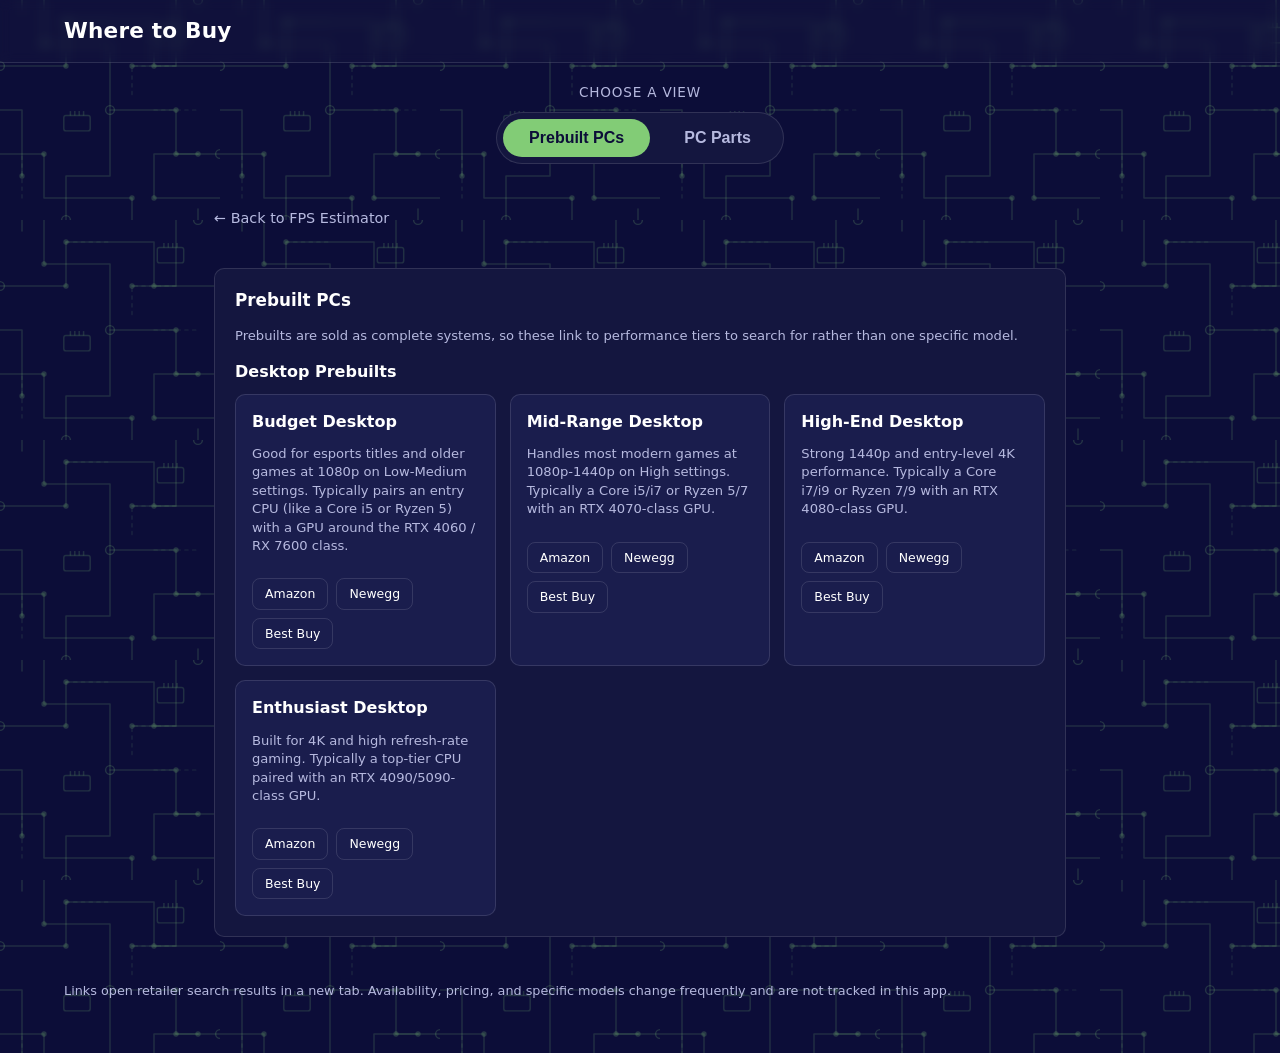
==== buy.html @ 76307e14 "Initial commit: PC Game FPS Estimator PWA" ====
<!DOCTYPE html>
<html lang="en">
<head>
<meta charset="UTF-8">
<meta name="viewport" content="width=device-width, initial-scale=1.0">
<title>Where to Buy - PC Game FPS Estimator</title>
<link rel="stylesheet" href="style.css">
<link rel="manifest" href="manifest.json">
<link rel="icon" href="icon-192.png">
<link rel="apple-touch-icon" href="icon-192.png">
<meta name="theme-color" content="#0c0d38">
</head>
<body>

<header class="site-header">
  <div class="header-inner">
    <h1 class="site-title">Where to Buy</h1>
  </div>
</header>

<section class="type-toggle-section">
  <span class="type-toggle-label">Choose a View</span>
  <nav class="mode-tabs" role="tablist" aria-label="Choose view">
    <button class="mode-tab" data-view="prebuilt" role="tab" aria-selected="false">Prebuilt PCs</button>
    <button class="mode-tab" data-view="parts" role="tab" aria-selected="false">PC Parts</button>
  </nav>
</section>

<main class="buy-layout">
  <a class="back-link" href="index.html">&larr; Back to FPS Estimator</a>

  <div id="highlight-banner"></div>

  <section class="panel buy-view" id="prebuilt-view">
    <h2 class="panel-title">Prebuilt PCs</h2>
    <p class="result-sub" style="margin-bottom:16px;">Prebuilts are sold as complete systems, so these link to performance tiers to search for rather than one specific model.</p>
    <div id="prebuilt-list"></div>
  </section>

  <section class="panel buy-view" id="parts-view">
    <h2 class="panel-title">PC Parts</h2>
    <p class="result-sub" style="margin-bottom:16px;">These link to retailer search results for each part rather than a specific product page, since exact listings and prices change often. Laptop components generally aren't sold or upgraded separately - see the Prebuilt tab for laptops.</p>
    <div id="parts-buy-list"></div>
  </section>
</main>

<footer class="site-footer">
  <p>Links open retailer search results in a new tab. Availability, pricing, and specific models change frequently and are not tracked in this app.</p>
</footer>

<script src="data.js"></script>
<script src="buy.js"></script>
<script src="register-sw.js"></script>
</body>
</html>
---- style.css ----
:root {
  --bg: #0c0d38;
  --bg-card: #14163f;
  --bg-card-alt: #1a1d4d;
  --accent: #82cc76;
  --accent-dark: #5fa855;
  --text: #ffffff;
  --text-dim: #b6b9df;
  --border: rgba(255, 255, 255, 0.12);
  --warn: #e0a458;
  --radius: 10px;
}

* { box-sizing: border-box; }

body {
  margin: 0;
  background-color: var(--bg);
  background-image: url("circuit-pattern.svg");
  background-repeat: repeat;
  background-size: 220px 220px;
  color: var(--text);
  font-family: "Segoe UI", system-ui, -apple-system, Roboto, Arial, sans-serif;
  line-height: 1.4;
}

/* ---------- Header ---------- */

.site-header {
  border-bottom: 1px solid var(--border);
  background: rgba(255, 255, 255, 0.02);
  position: sticky;
  top: 0;
  z-index: 20;
  backdrop-filter: blur(6px);
}

.header-inner {
  max-width: 1200px;
  margin: 0 auto;
  padding: 16px 24px;
  display: flex;
  align-items: center;
  justify-content: space-between;
  flex-wrap: wrap;
  gap: 12px;
}

.site-title {
  font-size: 1.35rem;
  margin: 0;
  letter-spacing: 0.2px;
}

.mode-tabs {
  display: flex;
  gap: 8px;
  background: var(--bg-card);
  padding: 4px;
  border-radius: 999px;
  border: 1px solid var(--border);
}

.mode-tab {
  border: none;
  background: transparent;
  color: var(--text-dim);
  padding: 8px 18px;
  border-radius: 999px;
  font-size: 0.9rem;
  cursor: pointer;
  font-weight: 600;
}

.mode-tab.active {
  background: var(--accent);
  color: var(--bg);
}

/* ---------- Type toggle (prominent, mid-page) ---------- */

.type-toggle-section {
  max-width: 1200px;
  margin: 0 auto;
  padding: 20px 24px;
  display: flex;
  flex-direction: column;
  align-items: center;
  gap: 10px;
}

.type-toggle-label {
  font-size: 0.85rem;
  color: var(--text-dim);
  text-transform: uppercase;
  letter-spacing: 0.8px;
}

.type-toggle-section .mode-tabs {
  padding: 6px;
}

.type-toggle-section .mode-tab {
  padding: 10px 26px;
  font-size: 1rem;
}

/* ---------- Layout ---------- */

.layout {
  max-width: 1200px;
  margin: 0 auto;
  padding: 24px;
  display: grid;
  grid-template-columns: 1fr 320px;
  gap: 24px;
  align-items: start;
}

.main-column {
  display: flex;
  flex-direction: column;
  gap: 20px;
  min-width: 0;
}

.sidebar {
  position: sticky;
  top: 84px;
}

.panel {
  background: var(--bg-card);
  border: 1px solid var(--border);
  border-radius: var(--radius);
  padding: 20px;
}

.panel-title {
  margin: 0 0 14px 0;
  font-size: 1.05rem;
  color: var(--text);
}

/* ---------- Category tabs ---------- */

.category-tabs {
  display: flex;
  flex-wrap: wrap;
  gap: 8px;
  margin-bottom: 16px;
}

.category-tab {
  border: 1px solid var(--border);
  background: transparent;
  color: var(--text-dim);
  padding: 6px 14px;
  border-radius: 999px;
  font-size: 0.85rem;
  cursor: pointer;
}

.category-tab.active {
  background: var(--accent);
  border-color: var(--accent);
  color: var(--bg);
  font-weight: 600;
}

/* ---------- Game grid ---------- */

.game-grid {
  display: grid;
  grid-template-columns: repeat(auto-fill, minmax(160px, 1fr));
  gap: 10px;
}

.game-card {
  border: 1px solid var(--border);
  background: var(--bg-card-alt);
  color: var(--text);
  border-radius: var(--radius);
  padding: 14px 12px;
  cursor: pointer;
  text-align: left;
  font-size: 0.9rem;
  display: flex;
  flex-direction: column;
  gap: 6px;
}

.game-card .game-tag {
  font-size: 0.7rem;
  color: var(--text-dim);
  text-transform: uppercase;
  letter-spacing: 0.5px;
}

.game-card:hover {
  border-color: var(--accent);
}

.game-card.selected {
  background: var(--accent);
  color: var(--bg);
  border-color: var(--accent);
}

.game-card.selected .game-tag {
  color: var(--bg);
  opacity: 0.75;
}

/* ---------- Settings ---------- */

.settings-row {
  display: flex;
  gap: 32px;
  flex-wrap: wrap;
}

.settings-group {
  display: flex;
  flex-direction: column;
  gap: 8px;
}

.settings-label {
  font-size: 0.8rem;
  color: var(--text-dim);
  text-transform: uppercase;
  letter-spacing: 0.5px;
}

.pill-group {
  display: flex;
  gap: 8px;
  flex-wrap: wrap;
}

.pill-btn {
  border: 1px solid var(--border);
  background: transparent;
  color: var(--text);
  padding: 8px 16px;
  border-radius: 8px;
  cursor: pointer;
  font-size: 0.9rem;
}

.pill-btn:hover {
  border-color: var(--accent);
}

.pill-btn.active {
  background: var(--accent);
  border-color: var(--accent);
  color: var(--bg);
  font-weight: 600;
}

/* ---------- Parts ---------- */

.parts-grid {
  display: grid;
  grid-template-columns: repeat(auto-fill, minmax(220px, 1fr));
  gap: 16px;
}

.part-field {
  display: flex;
  flex-direction: column;
  gap: 6px;
}

.part-field label {
  font-size: 0.8rem;
  color: var(--text-dim);
  text-transform: uppercase;
  letter-spacing: 0.5px;
}

.part-field select {
  background: var(--bg-card-alt);
  color: var(--text);
  border: 1px solid var(--border);
  border-radius: 8px;
  padding: 10px 12px;
  font-size: 0.9rem;
}

.part-field select:focus {
  outline: 2px solid var(--accent);
  border-color: var(--accent);
}

.compat-note {
  margin-top: 14px;
  padding: 10px 14px;
  border-radius: 8px;
  background: rgba(224, 164, 88, 0.12);
  border: 1px solid var(--warn);
  color: var(--warn);
  font-size: 0.85rem;
}

/* ---------- Sidebar result ---------- */

.sidebar-card {
  background: var(--bg-card);
  border: 1px solid var(--accent);
  border-radius: var(--radius);
  padding: 20px;
}

.sidebar-title {
  margin: 0 0 12px 0;
  font-size: 1rem;
}

.result-empty {
  color: var(--text-dim);
  font-size: 0.9rem;
}

.result-game-name {
  font-size: 1.05rem;
  font-weight: 700;
}

.result-sub {
  color: var(--text-dim);
  font-size: 0.82rem;
  margin-top: 2px;
}

.result-fps-big {
  font-size: 3rem;
  font-weight: 800;
  color: var(--accent);
  line-height: 1;
  margin: 16px 0 2px 0;
}

.result-fps-label {
  color: var(--text-dim);
  font-size: 0.8rem;
  text-transform: uppercase;
  letter-spacing: 0.5px;
  margin-bottom: 16px;
}

.result-bottleneck {
  font-size: 0.85rem;
  padding: 8px 10px;
  border-radius: 8px;
  background: rgba(130, 204, 118, 0.12);
  margin-bottom: 14px;
}

.result-bottleneck.warn {
  background: rgba(224, 164, 88, 0.12);
  color: var(--warn);
}

.build-summary {
  list-style: none;
  padding: 0;
  margin: 0;
  font-size: 0.85rem;
  color: var(--text-dim);
  display: flex;
  flex-direction: column;
  gap: 6px;
}

.build-summary li span {
  color: var(--text);
}

.share-row {
  display: flex;
  gap: 8px;
  margin-top: 18px;
  padding-top: 16px;
  border-top: 1px solid var(--border);
}

.share-row input {
  flex: 1;
  min-width: 0;
  background: var(--bg-card-alt);
  color: var(--text-dim);
  border: 1px solid var(--border);
  border-radius: 8px;
  padding: 8px 10px;
  font-size: 0.78rem;
}

.share-row .pill-btn {
  padding: 8px 14px;
  font-size: 0.8rem;
  white-space: nowrap;
}

.copy-feedback {
  margin: 8px 0 0 0;
  font-size: 0.78rem;
  color: var(--accent);
  min-height: 1em;
}

/* ---------- Compare builds ---------- */

.compare-slots {
  display: grid;
  grid-template-columns: 1fr 1fr;
  gap: 16px;
}

.compare-slot {
  background: var(--bg-card-alt);
  border: 1px solid var(--border);
  border-radius: var(--radius);
  padding: 16px;
  display: flex;
  flex-direction: column;
  gap: 10px;
}

.compare-slot-title {
  font-weight: 700;
  display: flex;
  align-items: center;
  gap: 8px;
}

.compare-slot-tag {
  font-size: 0.7rem;
  color: var(--text-dim);
  border: 1px solid var(--border);
  border-radius: 999px;
  padding: 2px 8px;
  font-weight: 400;
  text-transform: uppercase;
  letter-spacing: 0.5px;
}

.compare-slots.single {
  grid-template-columns: 1fr;
  max-width: 340px;
}

.compare-actions {
  display: flex;
  gap: 10px;
  flex-wrap: wrap;
  margin-top: 16px;
}

.pill-btn.secondary {
  background: transparent;
  color: var(--text-dim);
  border-color: var(--border);
}

.pill-btn.secondary:hover {
  border-color: var(--accent);
  color: var(--text);
}

.compare-table td {
  font-size: 0.85rem;
}

.compare-table tr.current-preset-row td {
  color: var(--text);
  font-weight: 700;
}

/* ---------- Buy CTA ---------- */

.cta-panel {
  text-align: center;
  border-color: var(--accent);
}

.cta-btn {
  display: inline-block;
  background: var(--accent);
  color: var(--bg);
  border: none;
  padding: 12px 28px;
  font-size: 0.95rem;
  font-weight: 700;
  text-decoration: none;
}

.cta-btn:hover {
  opacity: 0.9;
}

/* ---------- Device visual (draggable 3D model) ---------- */

.device-visual {
  margin-top: 16px;
  background: var(--bg-card);
  border: 1px solid var(--border);
  border-radius: var(--radius);
  padding: 18px;
  display: flex;
  flex-direction: column;
  align-items: center;
  gap: 6px;
}

.cube-viewport {
  position: relative;
  width: 100%;
  height: 230px;
  perspective: 750px;
  overflow: hidden;
}

.cube-scene {
  position: absolute;
  inset: 0;
  display: none;
  cursor: grab;
  touch-action: none;
}

.cube-scene.visible {
  display: block;
}

.cube-scene.dragging {
  cursor: grabbing;
}

.cube-drag {
  position: relative;
  width: 100%;
  height: 100%;
  transform-style: preserve-3d;
}

.device-caption {
  margin: 0;
  color: var(--text-dim);
  font-size: 0.8rem;
  text-transform: uppercase;
  letter-spacing: 0.5px;
}

.device-drag-hint {
  margin: 0;
  color: var(--text-dim);
  font-size: 0.7rem;
  opacity: 0.7;
}

/* Shared face styling */

.tower-face, .lb-face, .ls-face {
  position: absolute;
  left: 50%;
  top: 50%;
  background: var(--bg-card-alt);
  border: 2px solid var(--accent);
  box-sizing: border-box;
}

/* Desktop tower box: 90 x 140 x 65 */

.tower-box {
  position: absolute;
  left: 50%;
  top: 50%;
  transform-style: preserve-3d;
}

.tower-front  { width: 90px; height: 140px; margin: -70px 0 0 -45px; transform: translateZ(32.5px); }
.tower-back   { width: 90px; height: 140px; margin: -70px 0 0 -45px; transform: translateZ(-32.5px) rotateY(180deg); }
.tower-right  { width: 65px; height: 140px; margin: -70px 0 0 -32.5px; transform: translateX(45px) rotateY(90deg); }
.tower-left   { width: 65px; height: 140px; margin: -70px 0 0 -32.5px; transform: translateX(-45px) rotateY(-90deg); }
.tower-top    { width: 90px; height: 65px; margin: -32.5px 0 0 -45px; transform: translateY(-70px) rotateX(90deg); }
.tower-bottom { width: 90px; height: 65px; margin: -32.5px 0 0 -45px; transform: translateY(70px) rotateX(-90deg); }

.tower-front .power-led {
  position: absolute;
  top: 10px;
  left: 50%;
  transform: translateX(-50%);
  width: 8px;
  height: 8px;
  border-radius: 50%;
  background: var(--accent);
  animation: led-blink 1.6s ease-in-out infinite;
}

.tower-fan {
  position: absolute;
  top: 22px;
  left: 23px;
  width: 44px;
  height: 44px;
  border-radius: 50%;
  border: 2px solid var(--accent);
  background: repeating-conic-gradient(var(--bg-card-alt) 0deg 25deg, rgba(130, 204, 118, 0.35) 25deg 40deg);
}

.tower-fan::after {
  content: "";
  position: absolute;
  top: 50%;
  left: 50%;
  width: 8px;
  height: 8px;
  border-radius: 50%;
  background: var(--accent);
  transform: translate(-50%, -50%);
}

.tower-vents {
  position: absolute;
  top: 72px;
  left: 10px;
  width: 70px;
  height: 22px;
  background: repeating-linear-gradient(to bottom, var(--accent) 0px 2px, transparent 2px 7px);
  opacity: 0.35;
}

.tower-grille {
  position: absolute;
  top: 98px;
  left: 20px;
  width: 50px;
  height: 18px;
  background-image: radial-gradient(circle, rgba(255, 255, 255, 0.3) 1px, transparent 1.6px);
  background-size: 7px 7px;
  opacity: 0.5;
}

.tower-light-bar {
  position: absolute;
  bottom: 10px;
  left: 10px;
  width: 70px;
  height: 6px;
  border-radius: 3px;
  background: var(--accent);
  animation: glow-pulse 2.5s ease-in-out infinite;
}

.tower-side-vent {
  position: absolute;
  left: 50%;
  transform: translateX(-50%);
  width: 30px;
  height: 30px;
  border-radius: 50%;
  border: 2px solid var(--accent);
  background: var(--bg-card-alt);
  opacity: 0.6;
}

.tower-right .tower-side-vent:nth-child(1) { top: 18px; }
.tower-right .tower-side-vent:nth-child(2) { top: 58px; }
.tower-right .tower-side-vent:nth-child(3) { top: 98px; }

/* Laptop base box: 140 x 10 x 95 */

.laptop-base {
  position: absolute;
  left: 50%;
  top: 50%;
  transform-style: preserve-3d;
  transform: translateY(44px);
}

.lb-front  { width: 140px; height: 10px; margin: -5px 0 0 -70px; transform: translateZ(47.5px); }
.lb-back   { width: 140px; height: 10px; margin: -5px 0 0 -70px; transform: translateZ(-47.5px) rotateY(180deg); }
.lb-right  { width: 95px; height: 10px; margin: -5px 0 0 -47.5px; transform: translateX(70px) rotateY(90deg); }
.lb-left   { width: 95px; height: 10px; margin: -5px 0 0 -47.5px; transform: translateX(-70px) rotateY(-90deg); }
.lb-top    { width: 140px; height: 95px; margin: -47.5px 0 0 -70px; transform: translateY(-5px) rotateX(90deg); }
.lb-bottom { width: 140px; height: 95px; margin: -47.5px 0 0 -70px; transform: translateY(5px) rotateX(-90deg); }

/* Laptop screen, hinged from the back-top edge of the base: 140 x 90 x 5 */

.laptop-screen-pivot {
  position: absolute;
  left: 50%;
  top: 50%;
  transform-style: preserve-3d;
  transform: translateY(44px) translate3d(0px, -5px, -47.5px) rotateX(8deg);
}

.laptop-screen {
  position: relative;
  transform-style: preserve-3d;
  transform: translateY(-45px);
}

.ls-front  { width: 140px; height: 90px; margin: -45px 0 0 -70px; transform: translateZ(2.5px); }
.ls-back   { width: 140px; height: 90px; margin: -45px 0 0 -70px; transform: translateZ(-2.5px) rotateY(180deg); }
.ls-right  { width: 5px; height: 90px; margin: -45px 0 0 -2.5px; transform: translateX(70px) rotateY(90deg); }
.ls-left   { width: 5px; height: 90px; margin: -45px 0 0 -2.5px; transform: translateX(-70px) rotateY(-90deg); }
.ls-top    { width: 140px; height: 5px; margin: -2.5px 0 0 -70px; transform: translateY(-45px) rotateX(90deg); }
.ls-bottom { width: 140px; height: 5px; margin: -2.5px 0 0 -70px; transform: translateY(45px) rotateX(-90deg); }

.ls-front .screen-glow {
  position: absolute;
  inset: 8px;
  background: var(--accent);
  animation: glow-pulse 2.5s ease-in-out infinite;
}

@keyframes led-blink {
  0%, 100% { opacity: 1; }
  50% { opacity: 0.2; }
}

@keyframes glow-pulse {
  0%, 100% { opacity: 0.3; }
  50% { opacity: 0.8; }
}

/* ---------- Bottom results ---------- */

.bottom-grid {
  display: grid;
  grid-template-columns: 1.1fr 1fr;
  gap: 28px;
}

.preset-bars {
  display: flex;
  flex-direction: column;
  gap: 12px;
}

.preset-bar-row {
  display: grid;
  grid-template-columns: 70px 1fr 60px;
  align-items: center;
  gap: 10px;
  font-size: 0.85rem;
}

.preset-bar-track {
  background: var(--bg-card-alt);
  border-radius: 6px;
  height: 16px;
  overflow: hidden;
  border: 1px solid var(--border);
}

.preset-bar-fill {
  height: 100%;
  background: var(--accent);
}

.preset-bar-row.current-preset .preset-bar-fill {
  background: var(--accent);
}

.preset-bar-row.current-preset {
  font-weight: 700;
}

.summary-table {
  width: 100%;
  border-collapse: collapse;
  font-size: 0.88rem;
}

.summary-table td {
  padding: 7px 4px;
  border-bottom: 1px solid var(--border);
  color: var(--text-dim);
}

.summary-table td:last-child {
  text-align: right;
  color: var(--text);
  font-weight: 600;
}

/* ---------- Footer ---------- */

.site-footer {
  max-width: 1200px;
  margin: 0 auto;
  padding: 8px 24px 40px 24px;
  color: var(--text-dim);
  font-size: 0.8rem;
}

/* ---------- Buy page ---------- */

.buy-layout {
  max-width: 900px;
  margin: 0 auto;
  padding: 24px;
  display: flex;
  flex-direction: column;
  gap: 20px;
}

.back-link {
  color: var(--text-dim);
  text-decoration: none;
  font-size: 0.9rem;
}

.back-link:hover {
  color: var(--accent);
}

.buy-view {
  display: none;
}

.buy-view.active {
  display: block;
}

.buy-section-title {
  margin: 20px 0 10px 0;
  font-size: 1rem;
}

.buy-section-title:first-child {
  margin-top: 0;
}

.buy-brand-title {
  margin: 12px 0 6px 0;
  font-size: 0.8rem;
  color: var(--text-dim);
  text-transform: uppercase;
  letter-spacing: 0.5px;
}

.buy-part-row {
  display: flex;
  justify-content: space-between;
  align-items: center;
  flex-wrap: wrap;
  gap: 10px;
  padding: 10px 12px;
  border-bottom: 1px solid var(--border);
}

.buy-part-row.highlighted {
  background: rgba(130, 204, 118, 0.08);
  border: 1px solid var(--accent);
  border-radius: 8px;
}

.buy-part-name {
  font-size: 0.9rem;
  display: flex;
  align-items: center;
  gap: 8px;
}

.part-icon {
  display: inline-block;
  width: 22px;
  height: 22px;
  flex-shrink: 0;
  box-sizing: border-box;
  position: relative;
  border: 2px solid var(--accent);
  background: var(--bg-card-alt);
}

.icon-cpu {
  border-radius: 4px;
}

.icon-cpu::after {
  content: "";
  position: absolute;
  inset: 5px;
  border: 1px solid var(--accent);
}

.icon-gpu {
  border-radius: 50%;
  background: repeating-conic-gradient(var(--bg-card-alt) 0deg 25deg, rgba(130, 204, 118, 0.4) 25deg 40deg);
  animation: icon-spin 2.5s linear infinite;
}

.icon-gpu::after {
  content: "";
  position: absolute;
  top: 50%;
  left: 50%;
  width: 5px;
  height: 5px;
  border-radius: 50%;
  background: var(--accent);
  transform: translate(-50%, -50%);
}

.icon-ram {
  border-radius: 2px;
  background-image: repeating-linear-gradient(to right, transparent 0 3px, rgba(130, 204, 118, 0.4) 3px 4px);
}

.icon-motherboard {
  border-radius: 3px;
  background-image:
    linear-gradient(rgba(130, 204, 118, 0.4) 1px, transparent 1px),
    linear-gradient(90deg, rgba(130, 204, 118, 0.4) 1px, transparent 1px);
  background-size: 6px 6px;
}

@keyframes icon-spin {
  from { transform: rotate(0deg); }
  to { transform: rotate(360deg); }
}

.buy-highlight-tag {
  font-size: 0.68rem;
  background: var(--accent);
  color: var(--bg);
  border-radius: 999px;
  padding: 2px 8px;
  font-weight: 700;
  text-transform: uppercase;
}

.buy-links {
  display: flex;
  gap: 8px;
  flex-wrap: wrap;
}

.buy-links .pill-btn {
  padding: 6px 12px;
  font-size: 0.78rem;
  text-decoration: none;
  display: inline-block;
}

.tier-grid {
  display: grid;
  grid-template-columns: repeat(auto-fit, minmax(220px, 1fr));
  gap: 14px;
}

.tier-card {
  background: var(--bg-card-alt);
  border: 1px solid var(--border);
  border-radius: var(--radius);
  padding: 16px;
  display: flex;
  flex-direction: column;
  gap: 10px;
}

.tier-card-title {
  font-weight: 700;
}

/* ---------- Responsive ---------- */

@media (max-width: 900px) {
  .layout {
    grid-template-columns: 1fr;
  }
  .sidebar {
    position: static;
    order: -1;
  }
  .bottom-grid {
    grid-template-columns: 1fr;
  }
  .compare-slots {
    grid-template-columns: 1fr;
  }
}
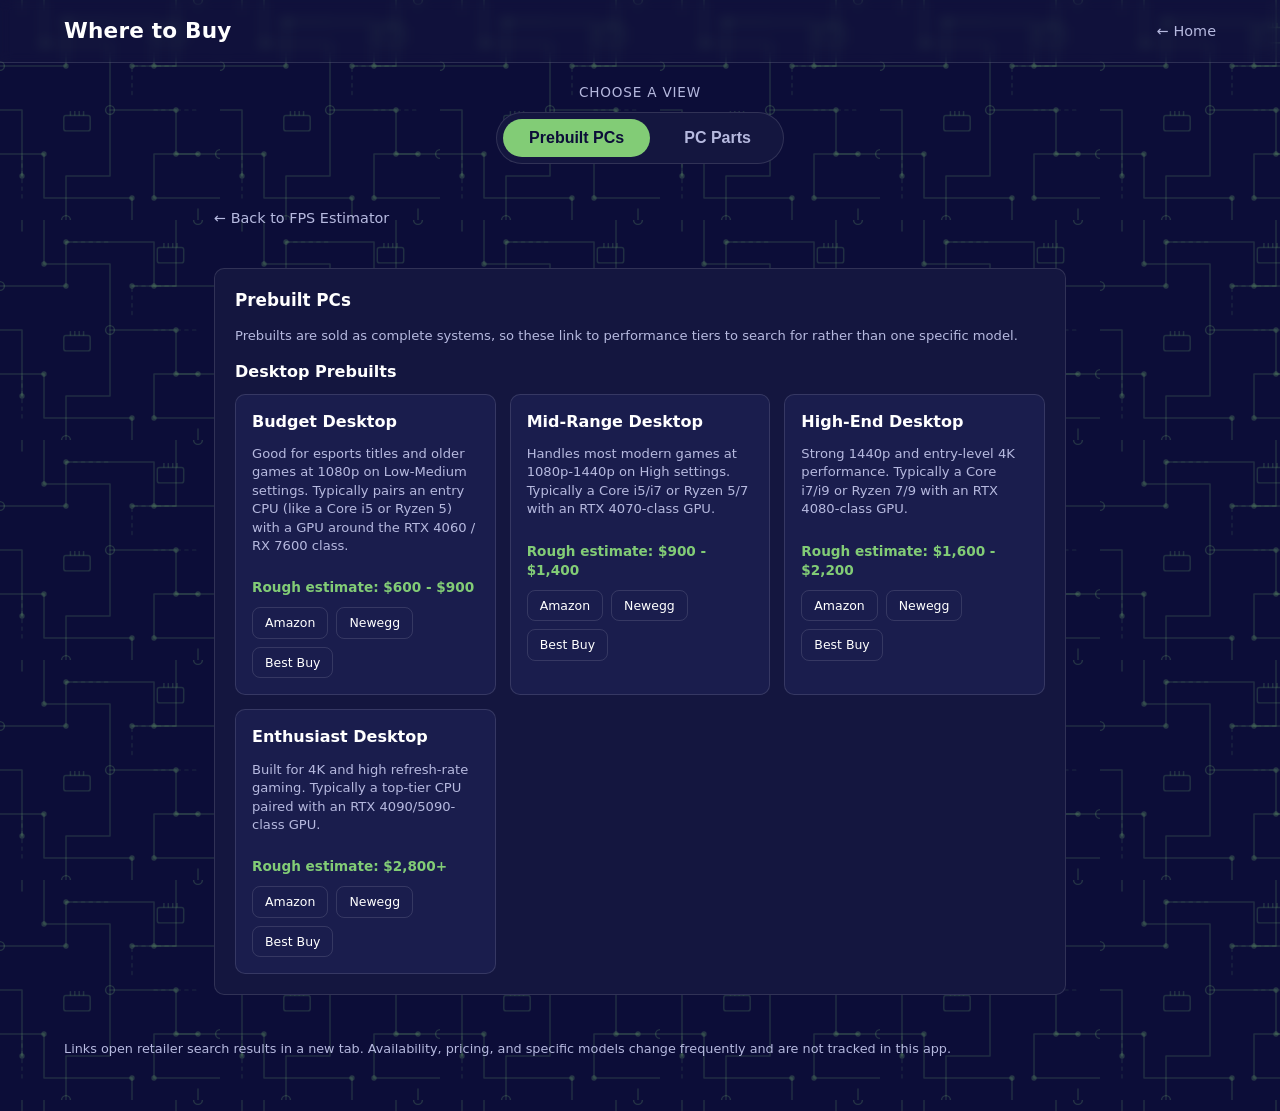
==== commit 70b0ee18: "Add landing page, PC recommendation wizard, and price comparisons - New index.html intro page with a" ====
--- a/buy.html
+++ b/buy.html
@@ -15,6 +15,7 @@
 <header class="site-header">
   <div class="header-inner">
     <h1 class="site-title">Where to Buy</h1>
+    <a class="back-link" href="index.html">&larr; Home</a>
   </div>
 </header>
 
@@ -27,7 +28,7 @@
 </section>
 
 <main class="buy-layout">
-  <a class="back-link" href="index.html">&larr; Back to FPS Estimator</a>
+  <a class="back-link" href="builder.html">&larr; Back to FPS Estimator</a>
 
   <div id="highlight-banner"></div>
 
--- a/style.css
+++ b/style.css
@@ -105,6 +105,216 @@
   font-size: 1rem;
 }
 
+/* ---------- Landing page ---------- */
+
+body.landing {
+  position: relative;
+  overflow-x: hidden;
+  min-height: 100vh;
+  display: flex;
+  flex-direction: column;
+  animation: circuit-drift 60s linear infinite;
+}
+
+@keyframes circuit-drift {
+  from { background-position: 0 0; }
+  to { background-position: 220px 220px; }
+}
+
+.bg-glow {
+  position: fixed;
+  z-index: 0;
+  border-radius: 50%;
+  filter: blur(70px);
+  background: radial-gradient(circle, rgba(130, 204, 118, 0.28), transparent 70%);
+  pointer-events: none;
+}
+
+.bg-glow-1 {
+  width: 420px;
+  height: 420px;
+  top: -100px;
+  left: -80px;
+  animation: glow-float-1 24s ease-in-out infinite;
+}
+
+.bg-glow-2 {
+  width: 360px;
+  height: 360px;
+  bottom: -120px;
+  right: -60px;
+  animation: glow-float-2 30s ease-in-out infinite;
+}
+
+.bg-glow-3 {
+  width: 300px;
+  height: 300px;
+  top: 40%;
+  left: 60%;
+  animation: glow-float-3 20s ease-in-out infinite;
+}
+
+@keyframes glow-float-1 {
+  0%, 100% { transform: translate(0, 0); }
+  50% { transform: translate(60px, 50px); }
+}
+
+@keyframes glow-float-2 {
+  0%, 100% { transform: translate(0, 0); }
+  50% { transform: translate(-50px, -40px); }
+}
+
+@keyframes glow-float-3 {
+  0%, 100% { transform: translate(0, 0) scale(1); }
+  50% { transform: translate(-40px, 30px) scale(1.15); }
+}
+
+.landing-hero {
+  position: relative;
+  z-index: 1;
+  flex: 1;
+  max-width: 1100px;
+  width: 100%;
+  margin: 0 auto;
+  padding: 48px 24px;
+  display: flex;
+  flex-direction: column;
+  align-items: center;
+  justify-content: center;
+  text-align: center;
+}
+
+.landing-title {
+  font-size: 2rem;
+  margin: 0 0 10px 0;
+}
+
+.landing-subtitle {
+  color: var(--text-dim);
+  margin: 0 0 40px 0;
+  font-size: 1rem;
+}
+
+.landing-choices {
+  display: grid;
+  grid-template-columns: repeat(3, 1fr);
+  gap: 20px;
+  width: 100%;
+}
+
+.landing-card {
+  display: flex;
+  flex-direction: column;
+  align-items: center;
+  text-align: center;
+  text-decoration: none;
+  color: var(--text);
+  background: var(--bg-card);
+  border: 1px solid var(--border);
+  border-radius: var(--radius);
+  padding: 32px 22px;
+  transition: border-color 0.2s ease, transform 0.2s ease;
+}
+
+.landing-card:hover,
+.landing-card:focus-visible {
+  border-color: var(--accent);
+  transform: translateY(-4px);
+}
+
+.landing-card-title {
+  font-size: 1.1rem;
+  font-weight: 700;
+  margin-bottom: 4px;
+}
+
+.landing-card-desc {
+  max-height: 0;
+  opacity: 0;
+  overflow: hidden;
+  color: var(--text-dim);
+  font-size: 0.85rem;
+  line-height: 1.5;
+  transition: max-height 0.3s ease, opacity 0.3s ease, margin-top 0.3s ease;
+}
+
+.landing-card:hover .landing-card-desc,
+.landing-card:focus-visible .landing-card-desc {
+  max-height: 160px;
+  opacity: 1;
+  margin-top: 12px;
+}
+
+.landing-icon {
+  position: relative;
+  width: 56px;
+  height: 40px;
+  margin-bottom: 26px;
+}
+
+.landing-icon-build {
+  border: 3px solid var(--accent);
+  border-radius: 6px;
+}
+
+.landing-icon-build::before {
+  content: "";
+  position: absolute;
+  top: 50%;
+  left: 50%;
+  transform: translate(-40%, -50%);
+  width: 0;
+  height: 0;
+  border-style: solid;
+  border-width: 8px 0 8px 12px;
+  border-color: transparent transparent transparent var(--accent);
+}
+
+.landing-icon-build::after {
+  content: "";
+  position: absolute;
+  bottom: -20px;
+  left: 50%;
+  transform: translateX(-50%);
+  width: 20px;
+  height: 14px;
+  background: var(--accent);
+  clip-path: polygon(30% 0%, 70% 0%, 100% 100%, 0% 100%);
+}
+
+.landing-icon-wizard {
+  height: 56px;
+  background: var(--accent);
+  clip-path: polygon(50% 0%, 61% 39%, 100% 50%, 61% 61%, 50% 100%, 39% 61%, 0% 50%, 39% 39%);
+}
+
+.landing-icon-buy {
+  height: 30px;
+  margin-top: 10px;
+  background: var(--accent);
+  clip-path: polygon(15% 0%, 100% 0%, 85% 100%, 0% 100%);
+}
+
+.landing-icon-buy::before,
+.landing-icon-buy::after {
+  content: "";
+  position: absolute;
+  bottom: -14px;
+  width: 10px;
+  height: 10px;
+  border-radius: 50%;
+  background: var(--accent);
+}
+
+.landing-icon-buy::before { left: 8px; }
+.landing-icon-buy::after { right: 8px; }
+
+@media (max-width: 800px) {
+  .landing-choices {
+    grid-template-columns: 1fr;
+  }
+}
+
 /* ---------- Layout ---------- */
 
 .layout {
@@ -295,16 +505,6 @@
   border-color: var(--accent);
 }
 
-.compat-note {
-  margin-top: 14px;
-  padding: 10px 14px;
-  border-radius: 8px;
-  background: rgba(224, 164, 88, 0.12);
-  border: 1px solid var(--warn);
-  color: var(--warn);
-  font-size: 0.85rem;
-}
-
 /* ---------- Sidebar result ---------- */
 
 .sidebar-card {
@@ -797,6 +997,100 @@
   padding: 8px 24px 40px 24px;
   color: var(--text-dim);
   font-size: 0.8rem;
+}
+
+/* ---------- Recommend page ---------- */
+
+.rec-layout {
+  max-width: 900px;
+  margin: 0 auto;
+  padding: 24px;
+  display: flex;
+  flex-direction: column;
+  gap: 20px;
+}
+
+.budget-input {
+  width: 160px;
+  background: var(--bg-card-alt);
+  color: var(--text);
+  border: 1px solid var(--border);
+  border-radius: 8px;
+  padding: 10px 12px;
+  font-size: 1rem;
+}
+
+.rec-build-grid {
+  display: grid;
+  grid-template-columns: repeat(auto-fit, minmax(230px, 1fr));
+  gap: 16px;
+}
+
+.rec-build-card {
+  background: var(--bg-card-alt);
+  border: 1px solid var(--border);
+  border-radius: var(--radius);
+  padding: 18px;
+  display: flex;
+  flex-direction: column;
+  gap: 10px;
+}
+
+.rec-build-label {
+  font-weight: 700;
+  color: var(--accent);
+  text-transform: uppercase;
+  font-size: 0.8rem;
+  letter-spacing: 0.5px;
+}
+
+.rec-build-price {
+  font-size: 1.3rem;
+  font-weight: 800;
+}
+
+.rec-build-fps {
+  font-size: 1.6rem;
+  font-weight: 800;
+  color: var(--accent);
+}
+
+.rec-build-fps span {
+  font-size: 0.7rem;
+  color: var(--text-dim);
+  font-weight: 400;
+  text-transform: uppercase;
+  margin-left: 6px;
+}
+
+.rec-per-game {
+  list-style: none;
+  padding: 0;
+  margin: 0;
+  font-size: 0.8rem;
+  color: var(--text-dim);
+  display: flex;
+  flex-direction: column;
+  gap: 4px;
+  max-height: 140px;
+  overflow-y: auto;
+}
+
+.rec-per-game li {
+  display: flex;
+  justify-content: space-between;
+  gap: 8px;
+}
+
+.rec-per-game li span {
+  color: var(--text);
+  white-space: nowrap;
+}
+
+.rec-customize-btn {
+  margin-top: auto;
+  text-align: center;
+  text-decoration: none;
 }
 
 /* ---------- Buy page ---------- */
@@ -936,6 +1230,16 @@
   text-transform: uppercase;
 }
 
+.buy-part-price {
+  font-size: 0.75rem;
+  color: var(--text-dim);
+  background: var(--bg-card);
+  border: 1px solid var(--border);
+  border-radius: 999px;
+  padding: 2px 8px;
+  white-space: nowrap;
+}
+
 .buy-links {
   display: flex;
   gap: 8px;
@@ -967,6 +1271,12 @@
 
 .tier-card-title {
   font-weight: 700;
+}
+
+.tier-card-price {
+  font-size: 0.85rem;
+  font-weight: 700;
+  color: var(--accent);
 }
 
 /* ---------- Responsive ---------- */
